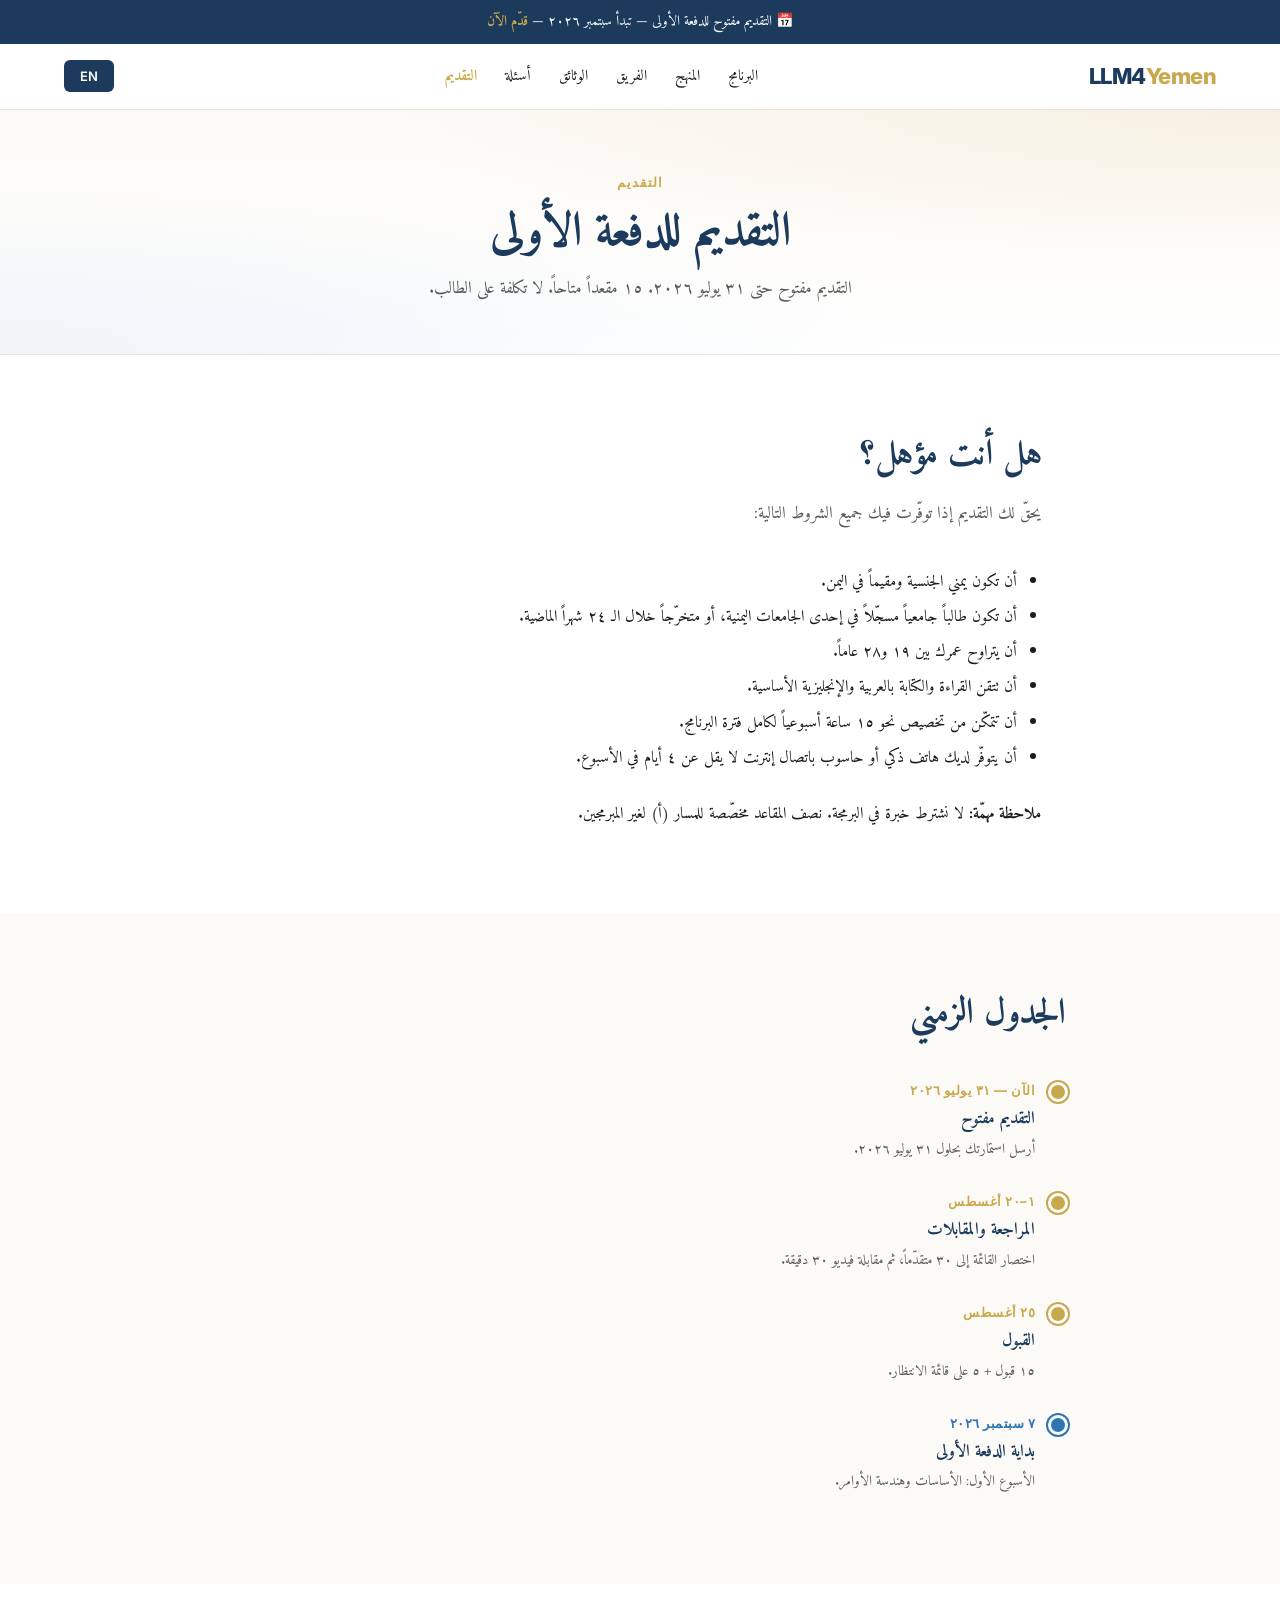
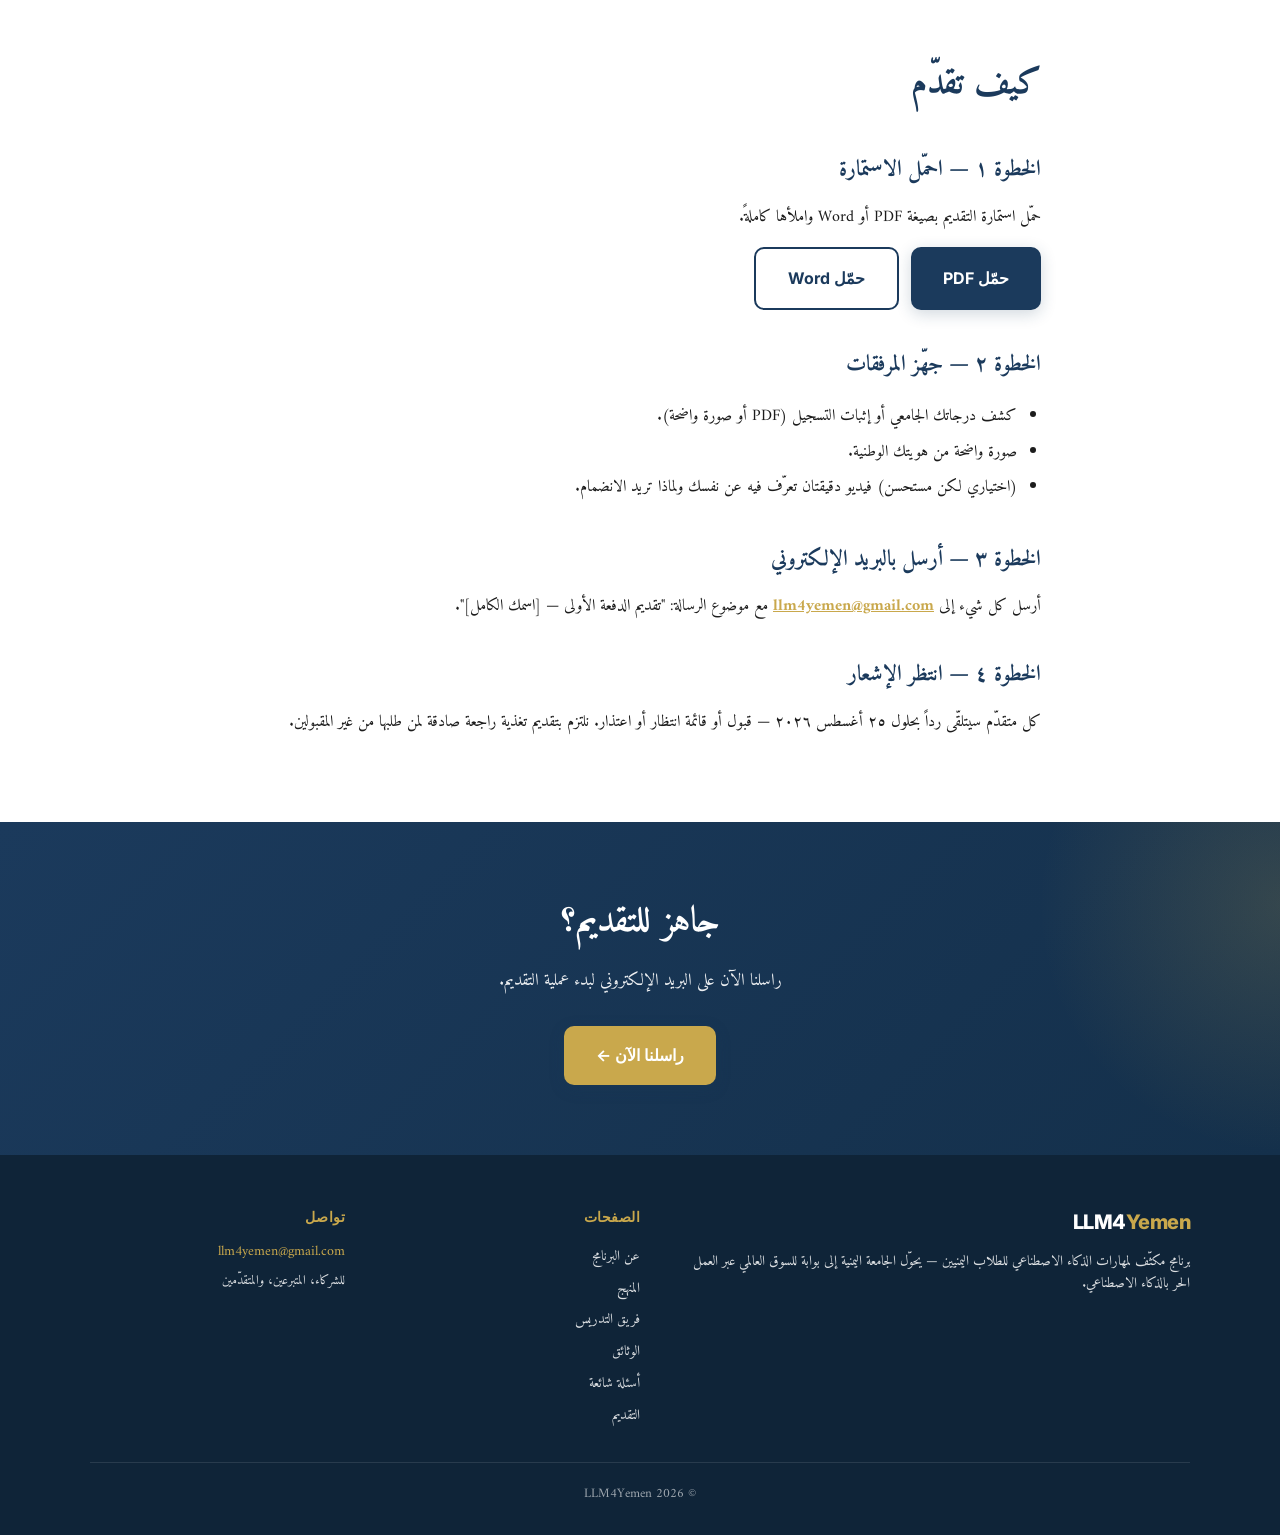
==== apply.html @ 29b11be4 "Initial site for LLM4Yemen Cohort 1" ====
<!DOCTYPE html>
<html lang="ar" dir="rtl">
<head>
<meta charset="UTF-8">
<meta name="viewport" content="width=device-width, initial-scale=1.0">
<title>Apply · LLM4Yemen</title>
<meta name="description" content="Apply for LLM4Yemen Cohort 1. Applications open until 31 July 2026. 15 seats. Free.">
<meta property="og:title" content="Apply for LLM4Yemen Cohort 1">
<meta property="og:description" content="Apply for LLM4Yemen Cohort 1. Applications open until 31 July 2026. 15 seats. Free.">
<meta property="og:type" content="website">
<link rel="preconnect" href="https://fonts.googleapis.com">
<link rel="preconnect" href="https://fonts.gstatic.com" crossorigin>
<link href="https://fonts.googleapis.com/css2?family=Amiri:wght@400;700&family=Inter:wght@400;500;600;700;800&display=swap" rel="stylesheet">
<link rel="stylesheet" href="style.css">
</head>
<body data-lang="ar" dir="rtl">

<div class="topbar">
  <span data-ar>📅 التقديم مفتوح للدفعة الأولى — تبدأ سبتمبر ٢٠٢٦ — <a href="apply.html">قدّم الآن</a></span>
  <span data-en>📅 Cohort 1 applications open — starts September 2026 — <a href="apply.html">Apply now</a></span>
</div>

<nav class="nav">
  <div class="nav-inner">
    <a href="index.html" class="logo">LLM4<span>Yemen</span></a>
    <div class="nav-links">
      <a href="program.html" data-ar>البرنامج</a><a href="program.html" data-en>Program</a>
      <a href="curriculum.html" data-ar>المنهج</a><a href="curriculum.html" data-en>Curriculum</a>
      <a href="team.html" data-ar>الفريق</a><a href="team.html" data-en>Team</a>
      <a href="documents.html" data-ar>الوثائق</a><a href="documents.html" data-en>Documents</a>
      <a href="faq.html" data-ar>أسئلة</a><a href="faq.html" data-en>FAQ</a>
      <a href="apply.html" data-ar>التقديم</a><a href="apply.html" data-en>Apply</a>
    </div>
    <button class="lang-toggle" onclick="toggleLang()">
      <span data-ar>EN</span><span data-en>عربي</span>
    </button>
  </div>
</nav>

<section class="page-header">
  <div class="page-header-inner">
    <div class="page-eyebrow">
      <span data-ar>التقديم</span><span data-en>Apply</span>
    </div>
    <h1>
      <span data-ar>التقديم للدفعة الأولى</span>
      <span data-en>Apply for Cohort 1</span>
    </h1>
    <p class="page-header-tagline">
      <span data-ar>التقديم مفتوح حتى ٣١ يوليو ٢٠٢٦. ١٥ مقعداً متاحاً. لا تكلفة على الطالب.</span>
      <span data-en>Applications open until 31 July 2026. 15 seats available. No cost to students.</span>
    </p>
  </div>
</section>

<section class="content narrow">
  <h2 class="section-title">
    <span data-ar>هل أنت مؤهل؟</span>
    <span data-en>Are you eligible?</span>
  </h2>
  <p class="section-intro">
    <span data-ar>يحقّ لك التقديم إذا توفّرت فيك جميع الشروط التالية:</span>
    <span data-en>You are eligible to apply if all of the following are true:</span>
  </p>
  <ul class="body">
    <li data-ar>أن تكون يمني الجنسية ومقيماً في اليمن.</li>
    <li data-en>You are a Yemeni national currently residing in Yemen.</li>
    <li data-ar>أن تكون طالباً جامعياً مسجّلاً في إحدى الجامعات اليمنية، أو متخرّجاً خلال الـ ٢٤ شهراً الماضية.</li>
    <li data-en>You are currently enrolled at a Yemeni university OR graduated within the past 24 months.</li>
    <li data-ar>أن يتراوح عمرك بين ١٩ و٢٨ عاماً.</li>
    <li data-en>You are between 19 and 28 years old.</li>
    <li data-ar>أن تتقن القراءة والكتابة بالعربية والإنجليزية الأساسية.</li>
    <li data-en>You can read and write in both Arabic and basic English.</li>
    <li data-ar>أن تتمكّن من تخصيص نحو ١٥ ساعة أسبوعياً لكامل فترة البرنامج.</li>
    <li data-en>You can commit ~15 hours per week for the full 6-week period.</li>
    <li data-ar>أن يتوفّر لديك هاتف ذكي أو حاسوب باتصال إنترنت لا يقل عن ٤ أيام في الأسبوع.</li>
    <li data-en>You have access to a smartphone or computer with internet at least 4 days per week.</li>
  </ul>
  <p class="body" style="margin-top: 24px;">
    <span data-ar><strong>ملاحظة مهمّة:</strong> لا نشترط خبرة في البرمجة. نصف المقاعد مخصّصة للمسار (أ) لغير المبرمجين.</span>
    <span data-en><strong>Important note:</strong> we do not require coding experience. Half of our seats are reserved for Track A (non-coders).</span>
  </p>
</section>

<section class="content narrow" style="background: var(--bg-soft); max-width: none; padding-left: 24px; padding-right: 24px;">
  <div style="max-width: 850px; margin: 0 auto;">
    <h2 class="section-title">
      <span data-ar>الجدول الزمني</span>
      <span data-en>Timeline</span>
    </h2>

    <div style="position: relative; padding: 20px 0;">
      <div style="position: relative; padding-inline-start: 30px;">

        <div style="position: relative; padding-bottom: 28px;">
          <div style="position: absolute; inset-inline-start: -30px; top: 6px; width: 14px; height: 14px; background: var(--gold); border-radius: 50%; box-shadow: 0 0 0 3px white, 0 0 0 5px var(--gold);"></div>
          <div style="font-family: 'Inter', sans-serif; color: var(--gold); font-size: 13px; font-weight: 700; text-transform: uppercase; letter-spacing: 0.5px; margin-bottom: 4px;">
            <span data-ar>الآن — ٣١ يوليو ٢٠٢٦</span>
            <span data-en>Now — 31 July 2026</span>
          </div>
          <div style="font-size: 17px; font-weight: 700; color: var(--navy); margin-bottom: 4px;">
            <span data-ar>التقديم مفتوح</span>
            <span data-en>Applications open</span>
          </div>
          <div style="font-size: 14px; color: var(--muted);">
            <span data-ar>أرسل استمارتك بحلول ٣١ يوليو ٢٠٢٦.</span>
            <span data-en>Submit your application by 31 July 2026.</span>
          </div>
        </div>

        <div style="position: relative; padding-bottom: 28px;">
          <div style="position: absolute; inset-inline-start: -30px; top: 6px; width: 14px; height: 14px; background: var(--gold); border-radius: 50%; box-shadow: 0 0 0 3px white, 0 0 0 5px var(--gold);"></div>
          <div style="font-family: 'Inter', sans-serif; color: var(--gold); font-size: 13px; font-weight: 700; text-transform: uppercase; letter-spacing: 0.5px; margin-bottom: 4px;">
            <span data-ar>١–٢٠ أغسطس</span>
            <span data-en>1–20 August</span>
          </div>
          <div style="font-size: 17px; font-weight: 700; color: var(--navy); margin-bottom: 4px;">
            <span data-ar>المراجعة والمقابلات</span>
            <span data-en>Review and interviews</span>
          </div>
          <div style="font-size: 14px; color: var(--muted);">
            <span data-ar>اختصار القائمة إلى ٣٠ متقدّماً، ثم مقابلة فيديو ٣٠ دقيقة.</span>
            <span data-en>Shortlist to 30 candidates, then 30-minute video interviews.</span>
          </div>
        </div>

        <div style="position: relative; padding-bottom: 28px;">
          <div style="position: absolute; inset-inline-start: -30px; top: 6px; width: 14px; height: 14px; background: var(--gold); border-radius: 50%; box-shadow: 0 0 0 3px white, 0 0 0 5px var(--gold);"></div>
          <div style="font-family: 'Inter', sans-serif; color: var(--gold); font-size: 13px; font-weight: 700; text-transform: uppercase; letter-spacing: 0.5px; margin-bottom: 4px;">
            <span data-ar>٢٥ أغسطس</span>
            <span data-en>25 August</span>
          </div>
          <div style="font-size: 17px; font-weight: 700; color: var(--navy); margin-bottom: 4px;">
            <span data-ar>القبول</span>
            <span data-en>Acceptance offers</span>
          </div>
          <div style="font-size: 14px; color: var(--muted);">
            <span data-ar>١٥ قبول + ٥ على قائمة الانتظار.</span>
            <span data-en>15 acceptances + 5 waitlist offers.</span>
          </div>
        </div>

        <div style="position: relative;">
          <div style="position: absolute; inset-inline-start: -30px; top: 6px; width: 14px; height: 14px; background: var(--blue); border-radius: 50%; box-shadow: 0 0 0 3px white, 0 0 0 5px var(--blue);"></div>
          <div style="font-family: 'Inter', sans-serif; color: var(--blue); font-size: 13px; font-weight: 700; text-transform: uppercase; letter-spacing: 0.5px; margin-bottom: 4px;">
            <span data-ar>٧ سبتمبر ٢٠٢٦</span>
            <span data-en>7 September 2026</span>
          </div>
          <div style="font-size: 17px; font-weight: 700; color: var(--navy); margin-bottom: 4px;">
            <span data-ar>بداية الدفعة الأولى</span>
            <span data-en>Cohort 1 begins</span>
          </div>
          <div style="font-size: 14px; color: var(--muted);">
            <span data-ar>الأسبوع الأول: الأساسات وهندسة الأوامر.</span>
            <span data-en>Week 1: foundations and prompt engineering.</span>
          </div>
        </div>

      </div>
    </div>
  </div>
</section>

<section class="content narrow">
  <h2 class="section-title">
    <span data-ar>كيف تقدّم</span>
    <span data-en>How to apply</span>
  </h2>

  <h2 class="subhead">
    <span data-ar>الخطوة ١ — احمّل الاستمارة</span>
    <span data-en>Step 1 — Download the form</span>
  </h2>
  <p class="body">
    <span data-ar>حمّل استمارة التقديم بصيغة PDF أو Word واملأها كاملةً.</span>
    <span data-en>Download the application form as PDF or Word and complete it in full.</span>
  </p>
  <div style="display: flex; gap: 12px; flex-wrap: wrap; margin-top: 14px;">
    <a href="docs/04_Application_Form_and_Rubric.pdf" class="btn">
      <span data-ar>حمّل PDF</span>
      <span data-en>Download PDF</span>
    </a>
    <a href="docs/04_Application_Form_and_Rubric.docx" class="btn outline">
      <span data-ar>حمّل Word</span>
      <span data-en>Download Word</span>
    </a>
  </div>

  <h2 class="subhead">
    <span data-ar>الخطوة ٢ — جهّز المرفقات</span>
    <span data-en>Step 2 — Prepare attachments</span>
  </h2>
  <ul class="body">
    <li data-ar>كشف درجاتك الجامعي أو إثبات التسجيل (PDF أو صورة واضحة).</li>
    <li data-en>Your university transcript or proof of enrollment (PDF or clear photo).</li>
    <li data-ar>صورة واضحة من هويتك الوطنية.</li>
    <li data-en>A clear photo of your national ID.</li>
    <li data-ar>(اختياري لكن مستحسن) فيديو دقيقتان تعرّف فيه عن نفسك ولماذا تريد الانضمام.</li>
    <li data-en>(Optional but encouraged) A 2-minute video introducing yourself and why you want to join.</li>
  </ul>

  <h2 class="subhead">
    <span data-ar>الخطوة ٣ — أرسل بالبريد الإلكتروني</span>
    <span data-en>Step 3 — Email everything</span>
  </h2>
  <p class="body">
    <span data-ar>أرسل كل شيء إلى </span>
    <span data-en>Email everything to </span>
    <a href="mailto:llm4yemen@gmail.com?subject=Cohort 1 Application" style="font-weight: 700; color: var(--gold);">llm4yemen@gmail.com</a>
    <span data-ar> مع موضوع الرسالة: "تقديم الدفعة الأولى — [اسمك الكامل]".</span>
    <span data-en> with the subject line: "Cohort 1 Application — [Your Full Name]".</span>
  </p>

  <h2 class="subhead">
    <span data-ar>الخطوة ٤ — انتظر الإشعار</span>
    <span data-en>Step 4 — Wait for notification</span>
  </h2>
  <p class="body">
    <span data-ar>كل متقدّم سيتلقّى رداً بحلول ٢٥ أغسطس ٢٠٢٦ — قبول أو قائمة انتظار أو اعتذار. نلتزم بتقديم تغذية راجعة صادقة لمن طلبها من غير المقبولين.</span>
    <span data-en>Every applicant receives a response by 25 August 2026 — accept, waitlist, or decline. We commit to honest feedback for declined applicants who request it.</span>
  </p>
</section>

<section class="cta-banner">
  <h2>
    <span data-ar>جاهز للتقديم؟</span>
    <span data-en>Ready to apply?</span>
  </h2>
  <p>
    <span data-ar>راسلنا الآن على البريد الإلكتروني لبدء عملية التقديم.</span>
    <span data-en>Email us now to start your application.</span>
  </p>
  <a href="mailto:llm4yemen@gmail.com?subject=Cohort 1 Application" class="btn">
    <span data-ar>راسلنا الآن ←</span>
    <span data-en>Email us now →</span>
  </a>
</section>

<footer>
  <div class="footer-inner">
    <div>
      <div class="logo">LLM4<span>Yemen</span></div>
      <p data-ar>برنامج مكثّف لمهارات الذكاء الاصطناعي للطلاب اليمنيين — يحوّل الجامعة اليمنية إلى بوابة للسوق العالمي عبر العمل الحر بالذكاء الاصطناعي.</p>
      <p data-en>An intensive AI skills program for Yemeni undergraduates — turning Yemen's universities into a gateway to the global market through AI-powered freelance work.</p>
    </div>
    <div>
      <h5 data-ar>الصفحات</h5>
      <h5 data-en>Pages</h5>
      <ul>
        <li><a href="program.html" data-ar>عن البرنامج</a><a href="program.html" data-en>About the Program</a></li>
        <li><a href="curriculum.html" data-ar>المنهج</a><a href="curriculum.html" data-en>Curriculum</a></li>
        <li><a href="team.html" data-ar>فريق التدريس</a><a href="team.html" data-en>Teaching Team</a></li>
        <li><a href="documents.html" data-ar>الوثائق</a><a href="documents.html" data-en>Documents</a></li>
        <li><a href="faq.html" data-ar>أسئلة شائعة</a><a href="faq.html" data-en>FAQ</a></li>
        <li><a href="apply.html" data-ar>التقديم</a><a href="apply.html" data-en>Apply</a></li>
      </ul>
    </div>
    <div>
      <h5 data-ar>تواصل</h5>
      <h5 data-en>Contact</h5>
      <p>
        <a href="mailto:llm4yemen@gmail.com">llm4yemen@gmail.com</a>
      </p>
      <p data-ar style="font-size: 13px; margin-top: 8px;">للشركاء، المتبرعين، والمتقدّمين</p>
      <p data-en style="font-size: 13px; margin-top: 8px;">For partners, donors, and applicants</p>
    </div>
  </div>
  <div class="footer-bottom">
    © 2026 LLM4Yemen
  </div>
</footer>

<script src="site.js"></script>
</body>
</html>
---- style.css ----
/* ============================================================
   LLM4Yemen — Shared Design System
   ============================================================ */

:root {
  --gold: #C9A84C;
  --gold-soft: #d6b969;
  --navy: #1B3A5C;
  --navy-2: #14304b;
  --navy-3: #0f2438;
  --blue: #2E75B6;
  --text: #1C1C1C;
  --muted: #5a5a5a;
  --light: #F5F0E8;
  --bg-soft: #fcfaf6;
  --bg: #ffffff;
  --line: #e8e4dc;
  --shadow-sm: 0 2px 8px rgba(0,0,0,0.04);
  --shadow-md: 0 6px 20px rgba(0,0,0,0.08);
  --shadow-lg: 0 12px 40px rgba(0,0,0,0.12);
}

* { box-sizing: border-box; margin: 0; padding: 0; }
html { scroll-behavior: smooth; }
body {
  font-family: 'Amiri', 'Inter', Georgia, serif;
  background: var(--bg);
  color: var(--text);
  line-height: 1.7;
  overflow-x: hidden;
}
.latin { font-family: 'Inter', sans-serif; direction: ltr; }

img { max-width: 100%; height: auto; display: block; }
a { color: var(--blue); }

/* ============================================================
   TOPBAR + NAV
   ============================================================ */
.topbar {
  background: var(--navy);
  color: white;
  padding: 10px 0;
  font-size: 14px;
  text-align: center;
}
.topbar a { color: var(--gold); text-decoration: none; font-weight: 600; }
.topbar a:hover { text-decoration: underline; }

.nav {
  position: sticky;
  top: 0;
  background: rgba(255,255,255,0.97);
  backdrop-filter: blur(10px);
  border-bottom: 1px solid var(--line);
  z-index: 100;
  padding: 14px 0;
}
.nav-inner {
  max-width: 1200px;
  margin: 0 auto;
  padding: 0 24px;
  display: flex;
  align-items: center;
  justify-content: space-between;
  gap: 20px;
}
.logo {
  font-family: 'Inter', sans-serif;
  font-weight: 800;
  font-size: 22px;
  color: var(--navy);
  text-decoration: none;
  letter-spacing: -0.5px;
  flex-shrink: 0;
}
.logo span { color: var(--gold); }
.nav-links { display: flex; gap: 28px; align-items: center; }
.nav-links a {
  color: var(--text);
  text-decoration: none;
  font-size: 15px;
  font-weight: 500;
  transition: color 0.15s;
}
.nav-links a:hover { color: var(--gold); }
.nav-links a.active { color: var(--gold); font-weight: 700; }
.lang-toggle {
  background: var(--navy);
  color: white;
  border: none;
  padding: 8px 16px;
  border-radius: 6px;
  font-family: 'Inter', sans-serif;
  font-size: 13px;
  font-weight: 600;
  cursor: pointer;
  transition: background 0.15s;
}
.lang-toggle:hover { background: var(--gold); }

@media (max-width: 880px) {
  .nav-links { display: none; }
  .nav-mobile-toggle { display: block; }
}

/* ============================================================
   PAGE HEADER (used on inner pages)
   ============================================================ */
.page-header {
  background:
    radial-gradient(ellipse at top right, rgba(201,168,76,0.12), transparent 50%),
    radial-gradient(ellipse at bottom left, rgba(46,117,182,0.08), transparent 50%),
    linear-gradient(180deg, #fcfaf6 0%, #ffffff 100%);
  padding: 60px 24px 50px;
  text-align: center;
  border-bottom: 1px solid var(--line);
}
.page-header-inner { max-width: 800px; margin: 0 auto; }
.page-eyebrow {
  display: inline-block;
  color: var(--gold);
  font-family: 'Inter', sans-serif;
  font-size: 13px;
  font-weight: 700;
  letter-spacing: 1px;
  text-transform: uppercase;
  margin-bottom: 12px;
}
.page-header h1 {
  font-size: clamp(32px, 5vw, 48px);
  font-weight: 700;
  color: var(--navy);
  line-height: 1.2;
  margin-bottom: 12px;
  letter-spacing: -0.5px;
}
.page-header h1 .latin {
  display: block;
  font-size: 0.55em;
  color: var(--blue);
  margin-top: 8px;
  font-weight: 600;
}
.page-header-tagline {
  font-size: 17px;
  color: var(--muted);
  max-width: 640px;
  margin: 0 auto;
}

/* ============================================================
   CONTENT
   ============================================================ */
section.content {
  max-width: 1100px;
  margin: 0 auto;
  padding: 70px 24px;
}
section.content.narrow { max-width: 850px; }
section.content.tight { padding: 50px 24px; }

.section-title {
  font-size: clamp(26px, 3.5vw, 36px);
  font-weight: 700;
  color: var(--navy);
  margin-bottom: 14px;
  letter-spacing: -0.5px;
}
.section-title.center { text-align: center; }
.section-title .latin {
  display: block;
  font-size: 0.55em;
  color: var(--blue);
  font-weight: 600;
  margin-top: 6px;
}
.section-intro {
  font-size: 17px;
  color: var(--muted);
  line-height: 1.7;
  margin-bottom: 36px;
}
.section-intro.center { text-align: center; max-width: 700px; margin-left: auto; margin-right: auto; }
.section-intro.large { font-size: 19px; }

h2.subhead {
  font-size: 22px;
  color: var(--navy);
  font-weight: 700;
  margin: 36px 0 14px;
}
h3.subhead {
  font-size: 18px;
  color: var(--blue);
  font-weight: 700;
  margin: 24px 0 10px;
}
p.body { margin-bottom: 16px; font-size: 16px; line-height: 1.75; }
p.body.large { font-size: 17px; }
ul.body { margin: 16px 0 16px 24px; }
ul.body li { padding: 4px 0; line-height: 1.7; }
body[dir="rtl"] ul.body { margin: 16px 24px 16px 0; }

/* ============================================================
   STATS BLOCK
   ============================================================ */
.stats {
  background: var(--navy);
  padding: 50px 24px;
  color: white;
}
.stats-grid {
  max-width: 1200px;
  margin: 0 auto;
  display: grid;
  grid-template-columns: repeat(4, 1fr);
  gap: 32px;
  text-align: center;
}
@media (max-width: 768px) {
  .stats-grid { grid-template-columns: repeat(2, 1fr); gap: 32px; }
}
.stat-num {
  font-family: 'Inter', sans-serif;
  font-size: 56px;
  font-weight: 800;
  color: var(--gold);
  line-height: 1;
  margin-bottom: 8px;
  letter-spacing: -1.5px;
}
.stat-label { font-size: 15px; opacity: 0.9; }

/* ============================================================
   CARD GRIDS
   ============================================================ */
.grid-2 { display: grid; grid-template-columns: repeat(2, 1fr); gap: 24px; }
.grid-3 { display: grid; grid-template-columns: repeat(3, 1fr); gap: 24px; }
@media (max-width: 768px) {
  .grid-2, .grid-3 { grid-template-columns: 1fr; }
}

.card {
  background: var(--light);
  border-radius: 14px;
  padding: 28px 26px;
  border-top: 4px solid var(--gold);
  transition: transform 0.2s, box-shadow 0.2s;
}
.card:hover { transform: translateY(-3px); box-shadow: var(--shadow-md); }
.card.blue { border-top-color: var(--blue); }
.card.no-hover:hover { transform: none; box-shadow: none; }
.card h3 { font-size: 22px; color: var(--navy); margin-bottom: 10px; font-weight: 700; }
.card p { font-size: 15px; color: var(--text); margin-bottom: 12px; line-height: 1.7; }
.card ul { list-style: none; padding: 0; margin: 12px 0 0; }
.card li { padding: 6px 0; padding-inline-start: 22px; position: relative; font-size: 14px; line-height: 1.6; }
.card li::before { content: "✓"; color: var(--gold); font-weight: 700; position: absolute; inset-inline-start: 0; }
.card.blue li::before { color: var(--blue); }
.card-tag {
  display: inline-block;
  background: var(--gold);
  color: white;
  padding: 4px 11px;
  border-radius: 5px;
  font-family: 'Inter', sans-serif;
  font-size: 11px;
  font-weight: 700;
  letter-spacing: 0.5px;
  margin-bottom: 12px;
  text-transform: uppercase;
}
.card.blue .card-tag { background: var(--blue); }

/* ============================================================
   PERSON CARD (TEAM)
   ============================================================ */
.person {
  background: var(--light);
  border-radius: 12px;
  padding: 26px;
  border-inline-start: 4px solid var(--gold);
  transition: transform 0.15s, box-shadow 0.2s;
}
.person:hover { transform: translateY(-2px); box-shadow: var(--shadow-md); }
.person h4 { font-size: 19px; color: var(--navy); margin-bottom: 4px; font-weight: 700; }
.person h4 + h4 { font-size: 17px; opacity: 0.85; margin-bottom: 0; }
.person .role {
  font-family: 'Inter', sans-serif;
  color: var(--gold);
  font-size: 12px;
  font-weight: 700;
  text-transform: uppercase;
  letter-spacing: 0.5px;
  margin: 10px 0 14px;
}
.person p { font-size: 14px; color: var(--text); line-height: 1.7; margin-bottom: 10px; }
.person p:last-child { margin-bottom: 0; }

/* ============================================================
   WEEK CARDS (CURRICULUM)
   ============================================================ */
.week-grid { display: grid; grid-template-columns: 1fr; gap: 14px; }
.week {
  background: white;
  border-radius: 12px;
  padding: 22px 26px;
  display: grid;
  grid-template-columns: 60px 1fr 130px;
  gap: 22px;
  align-items: center;
  border-inline-start: 5px solid var(--gold);
  border: 1px solid var(--line);
  border-inline-start-width: 5px;
  transition: transform 0.15s, box-shadow 0.2s;
}
.week:hover { transform: translateY(-2px); box-shadow: var(--shadow-md); }
.week.split { border-inline-start-color: var(--blue); }
@media (max-width: 768px) {
  .week { grid-template-columns: 1fr; gap: 10px; }
}
.week-num {
  font-family: 'Inter', sans-serif;
  font-size: 40px;
  font-weight: 800;
  color: var(--gold);
  line-height: 1;
  text-align: center;
}
.week.split .week-num { color: var(--blue); }
.week-content h4 { font-size: 17px; color: var(--navy); margin-bottom: 4px; font-weight: 700; }
.week-content p { font-size: 14px; color: var(--muted); margin: 0; }
.week-tag {
  background: var(--navy);
  color: white;
  padding: 5px 10px;
  border-radius: 5px;
  font-family: 'Inter', sans-serif;
  font-size: 11px;
  font-weight: 700;
  text-align: center;
  text-transform: uppercase;
  letter-spacing: 0.5px;
}
.week.split .week-tag { background: var(--blue); }
.week-tag.shared { background: var(--gold); }

/* ============================================================
   DOCUMENT CARDS (DOWNLOAD CENTER)
   ============================================================ */
.doc-card {
  background: white;
  border: 1px solid var(--line);
  border-radius: 12px;
  padding: 26px;
  margin-bottom: 18px;
  display: grid;
  grid-template-columns: 60px 1fr auto;
  gap: 22px;
  align-items: center;
  transition: border-color 0.15s, box-shadow 0.2s;
}
.doc-card:hover { border-color: var(--gold); box-shadow: var(--shadow-sm); }
.doc-icon {
  width: 60px;
  height: 60px;
  background: var(--light);
  border-radius: 10px;
  display: flex;
  align-items: center;
  justify-content: center;
  font-size: 28px;
}
.doc-info h4 { font-size: 18px; color: var(--navy); margin-bottom: 5px; font-weight: 700; }
.doc-info p { font-size: 14px; color: var(--muted); margin: 0; }
.doc-info .doc-meta {
  font-family: 'Inter', sans-serif;
  font-size: 12px;
  color: var(--gold);
  font-weight: 600;
  text-transform: uppercase;
  letter-spacing: 0.5px;
  margin-top: 6px;
}
.doc-actions { display: flex; gap: 8px; flex-wrap: wrap; }
.doc-btn {
  background: var(--navy);
  color: white;
  padding: 9px 16px;
  border-radius: 6px;
  text-decoration: none;
  font-family: 'Inter', sans-serif;
  font-size: 13px;
  font-weight: 600;
  white-space: nowrap;
  transition: background 0.15s, transform 0.1s;
}
.doc-btn:hover { background: var(--gold); transform: translateY(-1px); }
.doc-btn.secondary { background: white; color: var(--navy); border: 1px solid var(--line); }
.doc-btn.secondary:hover { background: var(--light); border-color: var(--gold); color: var(--navy); }
@media (max-width: 768px) {
  .doc-card { grid-template-columns: 1fr; text-align: center; }
  .doc-icon { margin: 0 auto; }
  .doc-actions { justify-content: center; }
}

/* ============================================================
   BUTTONS / CTAs
   ============================================================ */
.btn {
  display: inline-flex;
  align-items: center;
  gap: 10px;
  background: var(--navy);
  color: white;
  padding: 16px 32px;
  border-radius: 10px;
  font-family: 'Inter', sans-serif;
  font-size: 16px;
  font-weight: 700;
  text-decoration: none;
  transition: transform 0.15s, box-shadow 0.2s, background 0.15s;
  box-shadow: 0 4px 16px rgba(27,58,92,0.2);
  border: none;
  cursor: pointer;
}
.btn:hover {
  background: var(--gold);
  transform: translateY(-2px);
  box-shadow: 0 8px 24px rgba(201,168,76,0.3);
}
.btn.gold { background: var(--gold); }
.btn.gold:hover { background: white; color: var(--navy); }
.btn.large { font-size: 17px; padding: 18px 36px; }
.btn.outline {
  background: transparent;
  color: var(--navy);
  border: 2px solid var(--navy);
  box-shadow: none;
}
.btn.outline:hover { background: var(--navy); color: white; }

/* ============================================================
   CTA BANNER
   ============================================================ */
.cta-banner {
  background: linear-gradient(135deg, var(--navy) 0%, var(--navy-2) 100%);
  color: white;
  padding: 70px 24px;
  text-align: center;
  position: relative;
  overflow: hidden;
}
.cta-banner::before {
  content: "";
  position: absolute;
  top: -50%; right: -20%;
  width: 500px; height: 500px;
  background: radial-gradient(circle, rgba(201,168,76,0.18), transparent 70%);
  pointer-events: none;
}
.cta-banner h2 {
  font-size: clamp(26px, 3.5vw, 36px);
  margin-bottom: 14px;
  color: white;
  font-weight: 700;
  position: relative;
}
.cta-banner p {
  font-size: 17px;
  opacity: 0.92;
  margin-bottom: 30px;
  max-width: 600px;
  margin-inline-start: auto;
  margin-inline-end: auto;
  position: relative;
}
.cta-banner .btn { background: var(--gold); position: relative; }
.cta-banner .btn:hover { background: white; color: var(--navy); }

/* ============================================================
   FAQ DETAILS
   ============================================================ */
details {
  background: var(--light);
  border-radius: 10px;
  margin-bottom: 12px;
  transition: background 0.2s;
}
details[open] { background: var(--bg-soft); box-shadow: var(--shadow-sm); }
summary {
  padding: 18px 22px;
  cursor: pointer;
  font-size: 16px;
  font-weight: 600;
  color: var(--navy);
  list-style: none;
  display: flex;
  justify-content: space-between;
  align-items: center;
  gap: 16px;
}
summary::-webkit-details-marker { display: none; }
summary::after {
  content: "+";
  font-size: 22px;
  color: var(--gold);
  font-weight: 300;
  transition: transform 0.2s;
  flex-shrink: 0;
}
details[open] summary::after { content: "−"; }
details p { padding: 0 22px 22px; font-size: 15px; line-height: 1.75; }

/* ============================================================
   FOOTER
   ============================================================ */
footer {
  background: var(--navy-3);
  color: rgba(255,255,255,0.85);
  padding: 50px 24px 30px;
  font-size: 14px;
}
.footer-inner {
  max-width: 1100px;
  margin: 0 auto;
  display: grid;
  grid-template-columns: 2fr 1fr 1fr;
  gap: 40px;
}
@media (max-width: 768px) {
  .footer-inner { grid-template-columns: 1fr; gap: 30px; text-align: center; }
}
footer .logo { color: white; font-size: 20px; }
footer .logo span { color: var(--gold); }
footer h5 {
  color: var(--gold);
  font-size: 14px;
  font-weight: 700;
  text-transform: uppercase;
  letter-spacing: 0.5px;
  margin-bottom: 12px;
  font-family: 'Inter', sans-serif;
}
footer p { margin-top: 12px; line-height: 1.6; }
footer a { color: var(--gold); text-decoration: none; }
footer a:hover { text-decoration: underline; }
footer ul { list-style: none; padding: 0; }
footer ul li { padding: 4px 0; }
footer ul li a { color: rgba(255,255,255,0.85); }
.footer-bottom {
  max-width: 1100px;
  margin: 30px auto 0;
  padding-top: 20px;
  border-top: 1px solid rgba(255,255,255,0.15);
  text-align: center;
  font-size: 13px;
  opacity: 0.7;
}

/* ============================================================
   LANGUAGE SWITCHING
   ============================================================ */
body[data-lang="en"] [data-ar] { display: none; }
body[data-lang="ar"] [data-en] { display: none; }
body[data-lang="en"] { direction: ltr; font-family: 'Inter', sans-serif; }
body[data-lang="en"] .latin { direction: ltr; }
body { transition: opacity 0.15s; }
body.switching { opacity: 0.5; }

/* ============================================================
   UTILITY
   ============================================================ */
.divider {
  width: 60px;
  height: 3px;
  background: var(--gold);
  margin: 0 auto 24px;
  border-radius: 2px;
}
.center { text-align: center; }
.spacer-sm { height: 20px; }
.spacer { height: 40px; }
.spacer-lg { height: 80px; }
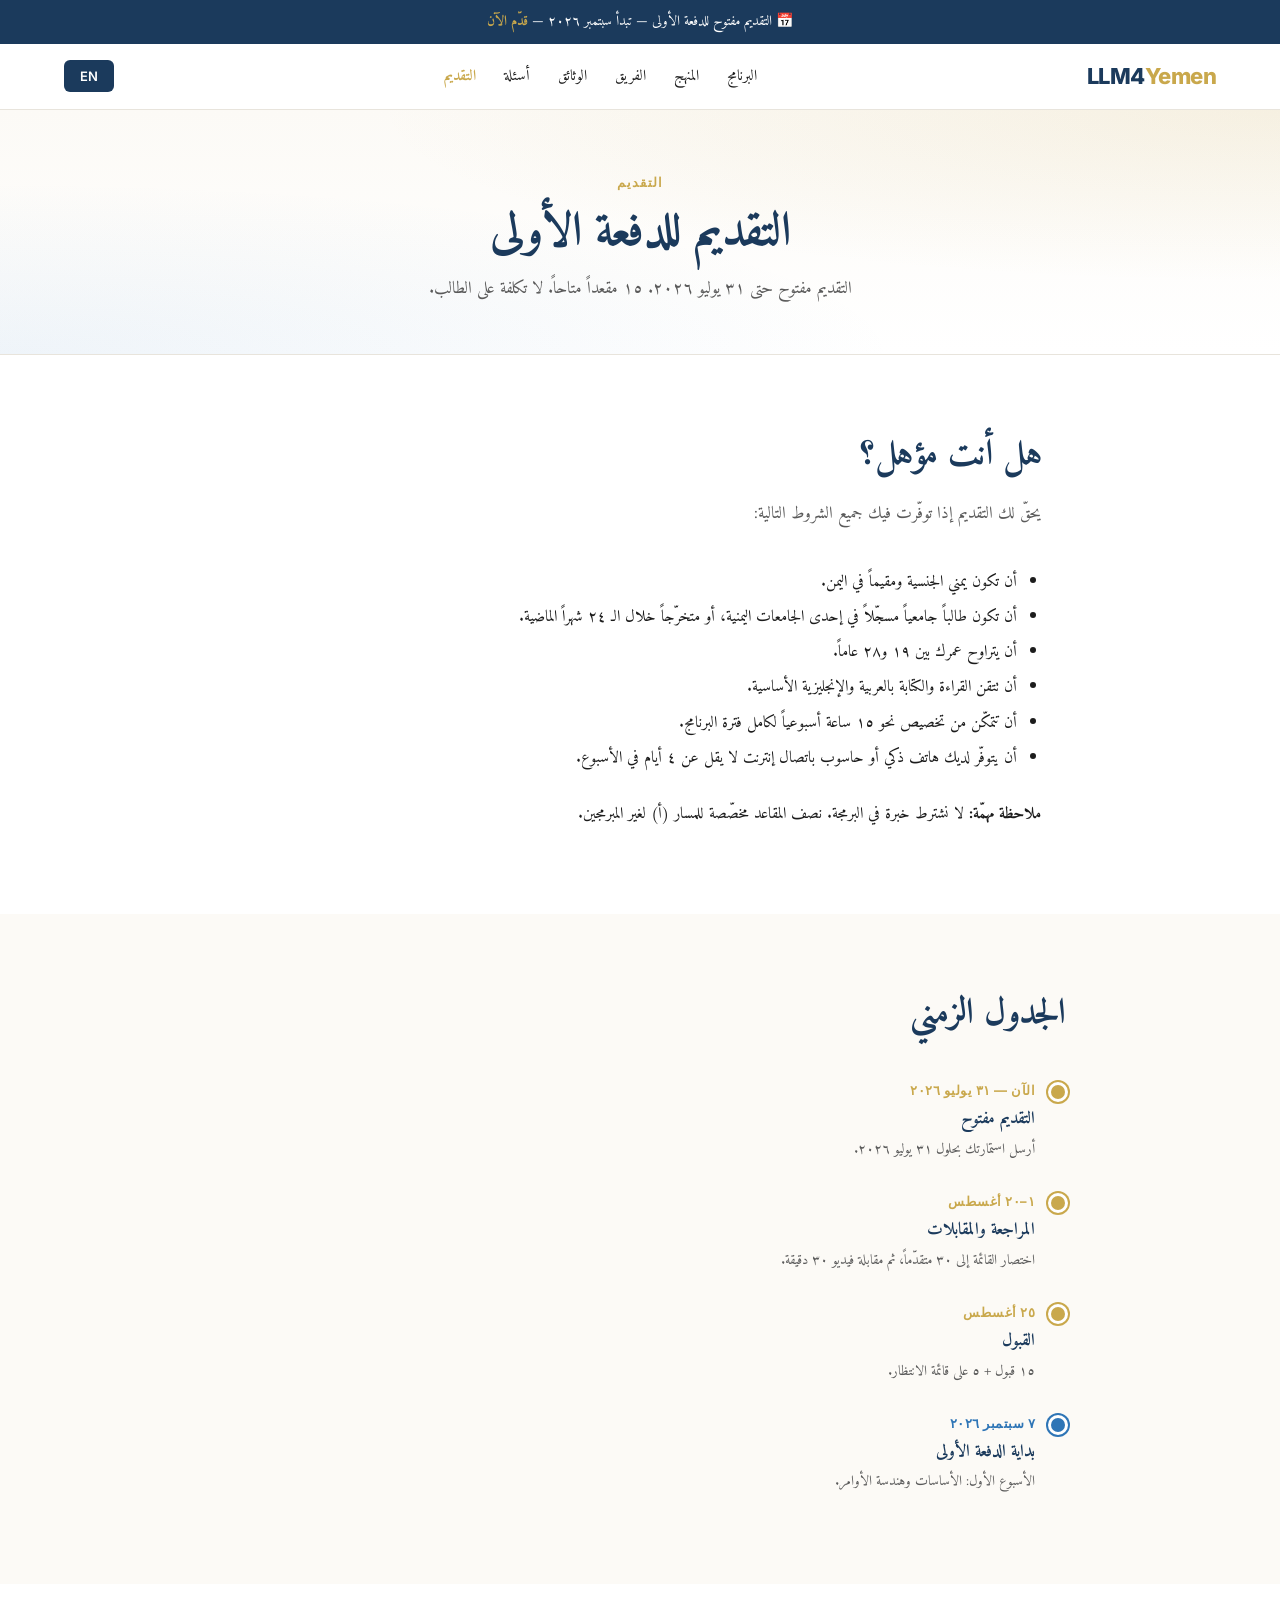
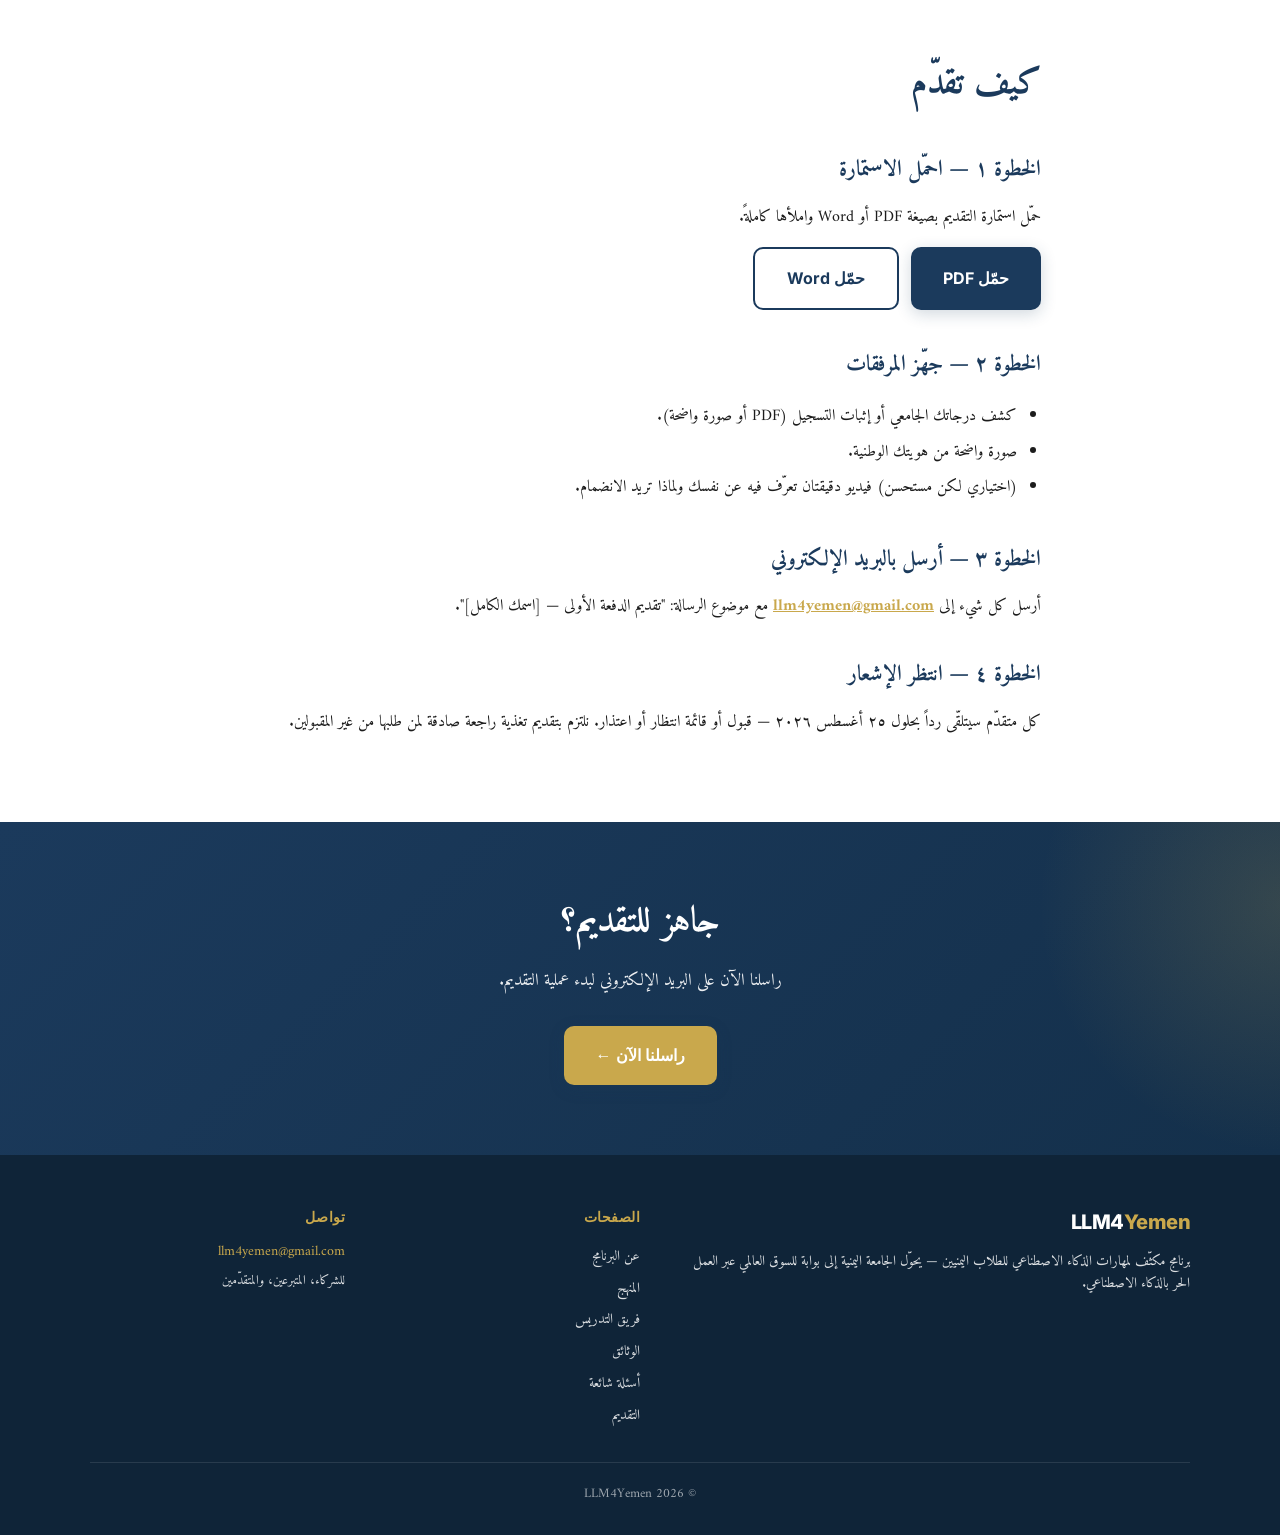
==== commit 4c626771: "Self-host fonts (fix Yemen connectivity)" ====
--- a/apply.html
+++ b/apply.html
@@ -8,9 +8,7 @@
 <meta property="og:title" content="Apply for LLM4Yemen Cohort 1">
 <meta property="og:description" content="Apply for LLM4Yemen Cohort 1. Applications open until 31 July 2026. 15 seats. Free.">
 <meta property="og:type" content="website">
-<link rel="preconnect" href="https://fonts.googleapis.com">
-<link rel="preconnect" href="https://fonts.gstatic.com" crossorigin>
-<link href="https://fonts.googleapis.com/css2?family=Amiri:wght@400;700&family=Inter:wght@400;500;600;700;800&display=swap" rel="stylesheet">
+<link rel="stylesheet" href="fonts.css">
 <link rel="stylesheet" href="style.css">
 </head>
 <body data-lang="ar" dir="rtl">
--- a/fonts.css
+++ b/fonts.css
@@ -0,0 +1,157 @@
+/* ====================================================================
+   LLM4Yemen — Self-hosted fonts (Amiri + Inter)
+   Replaces: https://fonts.googleapis.com/css2?family=Amiri:wght@400;700&family=Inter:wght@400;500;600;700;800&display=swap
+   Reason: Google Fonts CDN is intermittently blocked or throttled in
+   Yemen. Self-hosting ensures the site loads everywhere.
+   Generated by Claude. Source: Google Fonts (Open Font License).
+   ==================================================================== */
+
+/* arabic */
+@font-face {
+  font-family: 'Amiri';
+  font-style: normal;
+  font-weight: 400;
+  font-display: swap;
+  src: url('./fonts/amiri-400-arabic.woff2') format('woff2');
+  unicode-range: U+0600-06FF, U+0750-077F, U+0870-088E, U+0890-0891, U+0897-08E1, U+08E3-08FF, U+200C-200E, U+2010-2011, U+204F, U+2E41, U+FB50-FDFF, U+FE70-FE74, U+FE76-FEFC, U+102E0-102FB, U+10E60-10E7E, U+10EC2-10EC4, U+10EFC-10EFF, U+1EE00-1EE03, U+1EE05-1EE1F, U+1EE21-1EE22, U+1EE24, U+1EE27, U+1EE29-1EE32, U+1EE34-1EE37, U+1EE39, U+1EE3B, U+1EE42, U+1EE47, U+1EE49, U+1EE4B, U+1EE4D-1EE4F, U+1EE51-1EE52, U+1EE54, U+1EE57, U+1EE59, U+1EE5B, U+1EE5D, U+1EE5F, U+1EE61-1EE62, U+1EE64, U+1EE67-1EE6A, U+1EE6C-1EE72, U+1EE74-1EE77, U+1EE79-1EE7C, U+1EE7E, U+1EE80-1EE89, U+1EE8B-1EE9B, U+1EEA1-1EEA3, U+1EEA5-1EEA9, U+1EEAB-1EEBB, U+1EEF0-1EEF1;
+}
+/* latin-ext */
+@font-face {
+  font-family: 'Amiri';
+  font-style: normal;
+  font-weight: 400;
+  font-display: swap;
+  src: url('./fonts/amiri-400-latin-ext.woff2') format('woff2');
+  unicode-range: U+0100-02BA, U+02BD-02C5, U+02C7-02CC, U+02CE-02D7, U+02DD-02FF, U+0304, U+0308, U+0329, U+1D00-1DBF, U+1E00-1E9F, U+1EF2-1EFF, U+2020, U+20A0-20AB, U+20AD-20C0, U+2113, U+2C60-2C7F, U+A720-A7FF;
+}
+/* latin */
+@font-face {
+  font-family: 'Amiri';
+  font-style: normal;
+  font-weight: 400;
+  font-display: swap;
+  src: url('./fonts/amiri-400-latin.woff2') format('woff2');
+  unicode-range: U+0000-00FF, U+0131, U+0152-0153, U+02BB-02BC, U+02C6, U+02DA, U+02DC, U+0304, U+0308, U+0329, U+2000-206F, U+20AC, U+2122, U+2191, U+2193, U+2212, U+2215, U+FEFF, U+FFFD;
+}
+/* arabic */
+@font-face {
+  font-family: 'Amiri';
+  font-style: normal;
+  font-weight: 700;
+  font-display: swap;
+  src: url('./fonts/amiri-700-arabic.woff2') format('woff2');
+  unicode-range: U+0600-06FF, U+0750-077F, U+0870-088E, U+0890-0891, U+0897-08E1, U+08E3-08FF, U+200C-200E, U+2010-2011, U+204F, U+2E41, U+FB50-FDFF, U+FE70-FE74, U+FE76-FEFC, U+102E0-102FB, U+10E60-10E7E, U+10EC2-10EC4, U+10EFC-10EFF, U+1EE00-1EE03, U+1EE05-1EE1F, U+1EE21-1EE22, U+1EE24, U+1EE27, U+1EE29-1EE32, U+1EE34-1EE37, U+1EE39, U+1EE3B, U+1EE42, U+1EE47, U+1EE49, U+1EE4B, U+1EE4D-1EE4F, U+1EE51-1EE52, U+1EE54, U+1EE57, U+1EE59, U+1EE5B, U+1EE5D, U+1EE5F, U+1EE61-1EE62, U+1EE64, U+1EE67-1EE6A, U+1EE6C-1EE72, U+1EE74-1EE77, U+1EE79-1EE7C, U+1EE7E, U+1EE80-1EE89, U+1EE8B-1EE9B, U+1EEA1-1EEA3, U+1EEA5-1EEA9, U+1EEAB-1EEBB, U+1EEF0-1EEF1;
+}
+/* latin-ext */
+@font-face {
+  font-family: 'Amiri';
+  font-style: normal;
+  font-weight: 700;
+  font-display: swap;
+  src: url('./fonts/amiri-700-latin-ext.woff2') format('woff2');
+  unicode-range: U+0100-02BA, U+02BD-02C5, U+02C7-02CC, U+02CE-02D7, U+02DD-02FF, U+0304, U+0308, U+0329, U+1D00-1DBF, U+1E00-1E9F, U+1EF2-1EFF, U+2020, U+20A0-20AB, U+20AD-20C0, U+2113, U+2C60-2C7F, U+A720-A7FF;
+}
+/* latin */
+@font-face {
+  font-family: 'Amiri';
+  font-style: normal;
+  font-weight: 700;
+  font-display: swap;
+  src: url('./fonts/amiri-700-latin.woff2') format('woff2');
+  unicode-range: U+0000-00FF, U+0131, U+0152-0153, U+02BB-02BC, U+02C6, U+02DA, U+02DC, U+0304, U+0308, U+0329, U+2000-206F, U+20AC, U+2122, U+2191, U+2193, U+2212, U+2215, U+FEFF, U+FFFD;
+}
+
+/* latin-ext */
+@font-face {
+  font-family: 'Inter';
+  font-style: normal;
+  font-weight: 400;
+  font-display: swap;
+  src: url('./fonts/inter-variable-latin-ext.woff2') format('woff2');
+  unicode-range: U+0100-02BA, U+02BD-02C5, U+02C7-02CC, U+02CE-02D7, U+02DD-02FF, U+0304, U+0308, U+0329, U+1D00-1DBF, U+1E00-1E9F, U+1EF2-1EFF, U+2020, U+20A0-20AB, U+20AD-20C0, U+2113, U+2C60-2C7F, U+A720-A7FF;
+}
+/* latin */
+@font-face {
+  font-family: 'Inter';
+  font-style: normal;
+  font-weight: 400;
+  font-display: swap;
+  src: url('./fonts/inter-variable-latin.woff2') format('woff2');
+  unicode-range: U+0000-00FF, U+0131, U+0152-0153, U+02BB-02BC, U+02C6, U+02DA, U+02DC, U+0304, U+0308, U+0329, U+2000-206F, U+20AC, U+2122, U+2191, U+2193, U+2212, U+2215, U+FEFF, U+FFFD;
+}
+
+/* latin-ext */
+@font-face {
+  font-family: 'Inter';
+  font-style: normal;
+  font-weight: 500;
+  font-display: swap;
+  src: url('./fonts/inter-variable-latin-ext.woff2') format('woff2');
+  unicode-range: U+0100-02BA, U+02BD-02C5, U+02C7-02CC, U+02CE-02D7, U+02DD-02FF, U+0304, U+0308, U+0329, U+1D00-1DBF, U+1E00-1E9F, U+1EF2-1EFF, U+2020, U+20A0-20AB, U+20AD-20C0, U+2113, U+2C60-2C7F, U+A720-A7FF;
+}
+/* latin */
+@font-face {
+  font-family: 'Inter';
+  font-style: normal;
+  font-weight: 500;
+  font-display: swap;
+  src: url('./fonts/inter-variable-latin.woff2') format('woff2');
+  unicode-range: U+0000-00FF, U+0131, U+0152-0153, U+02BB-02BC, U+02C6, U+02DA, U+02DC, U+0304, U+0308, U+0329, U+2000-206F, U+20AC, U+2122, U+2191, U+2193, U+2212, U+2215, U+FEFF, U+FFFD;
+}
+
+/* latin-ext */
+@font-face {
+  font-family: 'Inter';
+  font-style: normal;
+  font-weight: 600;
+  font-display: swap;
+  src: url('./fonts/inter-variable-latin-ext.woff2') format('woff2');
+  unicode-range: U+0100-02BA, U+02BD-02C5, U+02C7-02CC, U+02CE-02D7, U+02DD-02FF, U+0304, U+0308, U+0329, U+1D00-1DBF, U+1E00-1E9F, U+1EF2-1EFF, U+2020, U+20A0-20AB, U+20AD-20C0, U+2113, U+2C60-2C7F, U+A720-A7FF;
+}
+/* latin */
+@font-face {
+  font-family: 'Inter';
+  font-style: normal;
+  font-weight: 600;
+  font-display: swap;
+  src: url('./fonts/inter-variable-latin.woff2') format('woff2');
+  unicode-range: U+0000-00FF, U+0131, U+0152-0153, U+02BB-02BC, U+02C6, U+02DA, U+02DC, U+0304, U+0308, U+0329, U+2000-206F, U+20AC, U+2122, U+2191, U+2193, U+2212, U+2215, U+FEFF, U+FFFD;
+}
+
+/* latin-ext */
+@font-face {
+  font-family: 'Inter';
+  font-style: normal;
+  font-weight: 700;
+  font-display: swap;
+  src: url('./fonts/inter-variable-latin-ext.woff2') format('woff2');
+  unicode-range: U+0100-02BA, U+02BD-02C5, U+02C7-02CC, U+02CE-02D7, U+02DD-02FF, U+0304, U+0308, U+0329, U+1D00-1DBF, U+1E00-1E9F, U+1EF2-1EFF, U+2020, U+20A0-20AB, U+20AD-20C0, U+2113, U+2C60-2C7F, U+A720-A7FF;
+}
+/* latin */
+@font-face {
+  font-family: 'Inter';
+  font-style: normal;
+  font-weight: 700;
+  font-display: swap;
+  src: url('./fonts/inter-variable-latin.woff2') format('woff2');
+  unicode-range: U+0000-00FF, U+0131, U+0152-0153, U+02BB-02BC, U+02C6, U+02DA, U+02DC, U+0304, U+0308, U+0329, U+2000-206F, U+20AC, U+2122, U+2191, U+2193, U+2212, U+2215, U+FEFF, U+FFFD;
+}
+
+/* latin-ext */
+@font-face {
+  font-family: 'Inter';
+  font-style: normal;
+  font-weight: 800;
+  font-display: swap;
+  src: url('./fonts/inter-variable-latin-ext.woff2') format('woff2');
+  unicode-range: U+0100-02BA, U+02BD-02C5, U+02C7-02CC, U+02CE-02D7, U+02DD-02FF, U+0304, U+0308, U+0329, U+1D00-1DBF, U+1E00-1E9F, U+1EF2-1EFF, U+2020, U+20A0-20AB, U+20AD-20C0, U+2113, U+2C60-2C7F, U+A720-A7FF;
+}
+/* latin */
+@font-face {
+  font-family: 'Inter';
+  font-style: normal;
+  font-weight: 800;
+  font-display: swap;
+  src: url('./fonts/inter-variable-latin.woff2') format('woff2');
+  unicode-range: U+0000-00FF, U+0131, U+0152-0153, U+02BB-02BC, U+02C6, U+02DA, U+02DC, U+0304, U+0308, U+0329, U+2000-206F, U+20AC, U+2122, U+2191, U+2193, U+2212, U+2215, U+FEFF, U+FFFD;
+}
